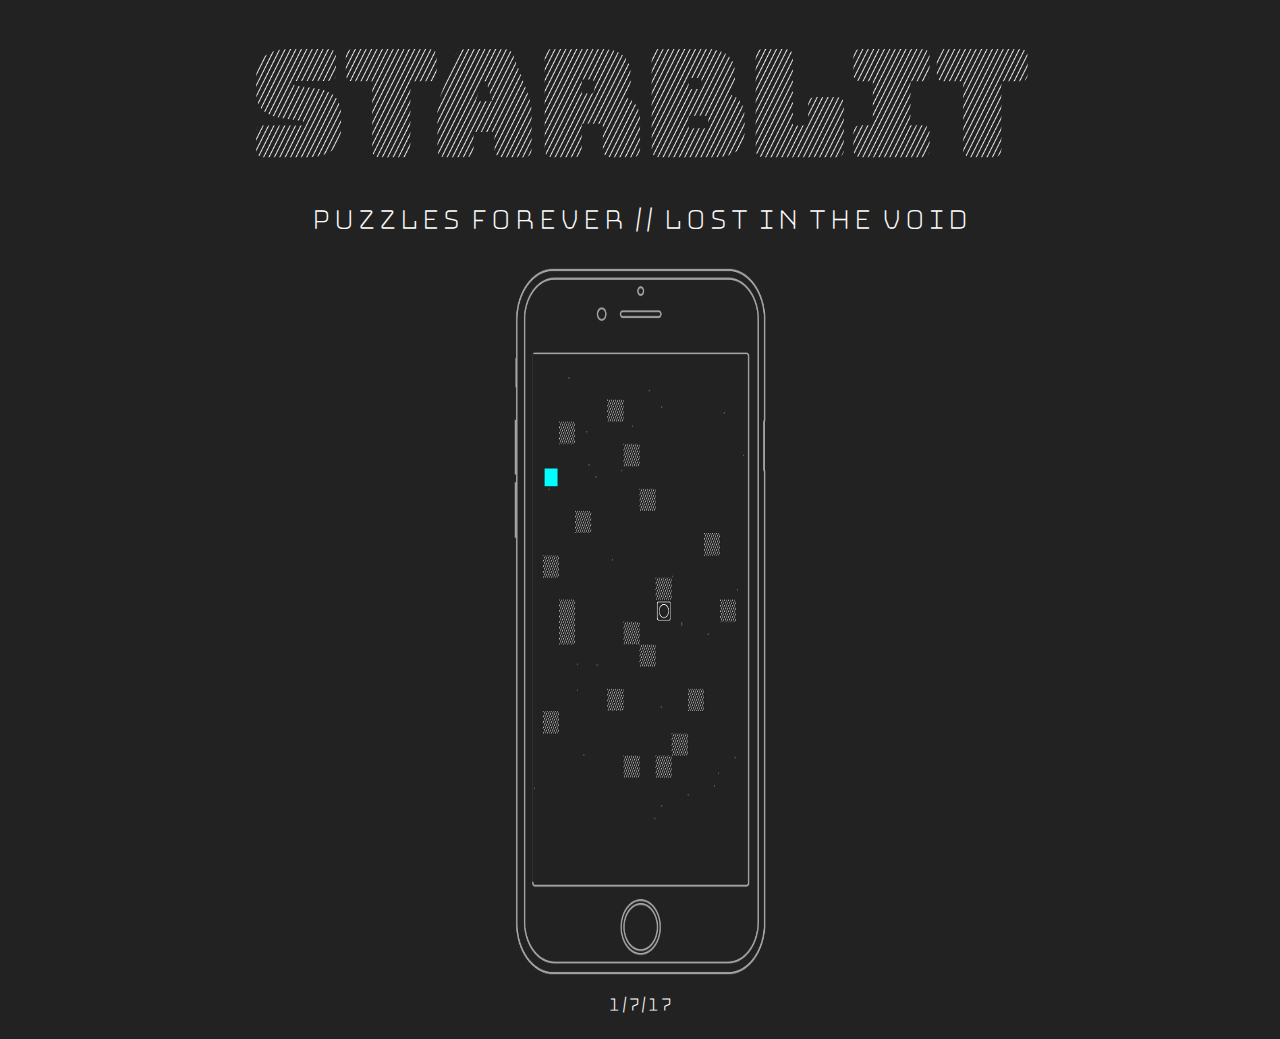
==== index.html @ 6bb77014 "making the site more moblie friendly" ====
<html>

<head>
	<link rel="stylesheet" href="website/styles/main.css">
	<link href="https://fonts.googleapis.com/css?family=Bungee|Bungee+Hairline" rel="stylesheet">
	<meta name="viewport" content="width=device-width, initial-scale=0.5">
</head>

<body>
	<h1>STARBLIT</h1>
	<h2>Puzzles Forever // Lost in the void</h2>
	<p align="center">
		<img src="website/styles/images/phone-shot.png" height="80%" width="20%"></img>
	</p>
	<h3> 1/7/17 </h3>
</body>
</html>
---- website/styles/main.css ----
body {
    background: #222222;
}

h1 {
   color: transparent;  
   font-family: 'Bungee', cursive;
   text-align: center;
   font-size: 9em;
   background: url(images/background-text.png);
   background-size: 0.3em 0.3em;
   -webkit-background-clip: text;
   margin-bottom: 0px
}

h2 {
	color: white;  
	text-align: center;
	font-family: 'Bungee Hairline', cursive;
	font-size: 2em;
	margin-top: 0px
}

h3 {
	color: white;  
	text-align: center;
	font-family: 'Bungee Hairline', cursive;
	font-size: 1.3em;
	margin-top: 0px
}
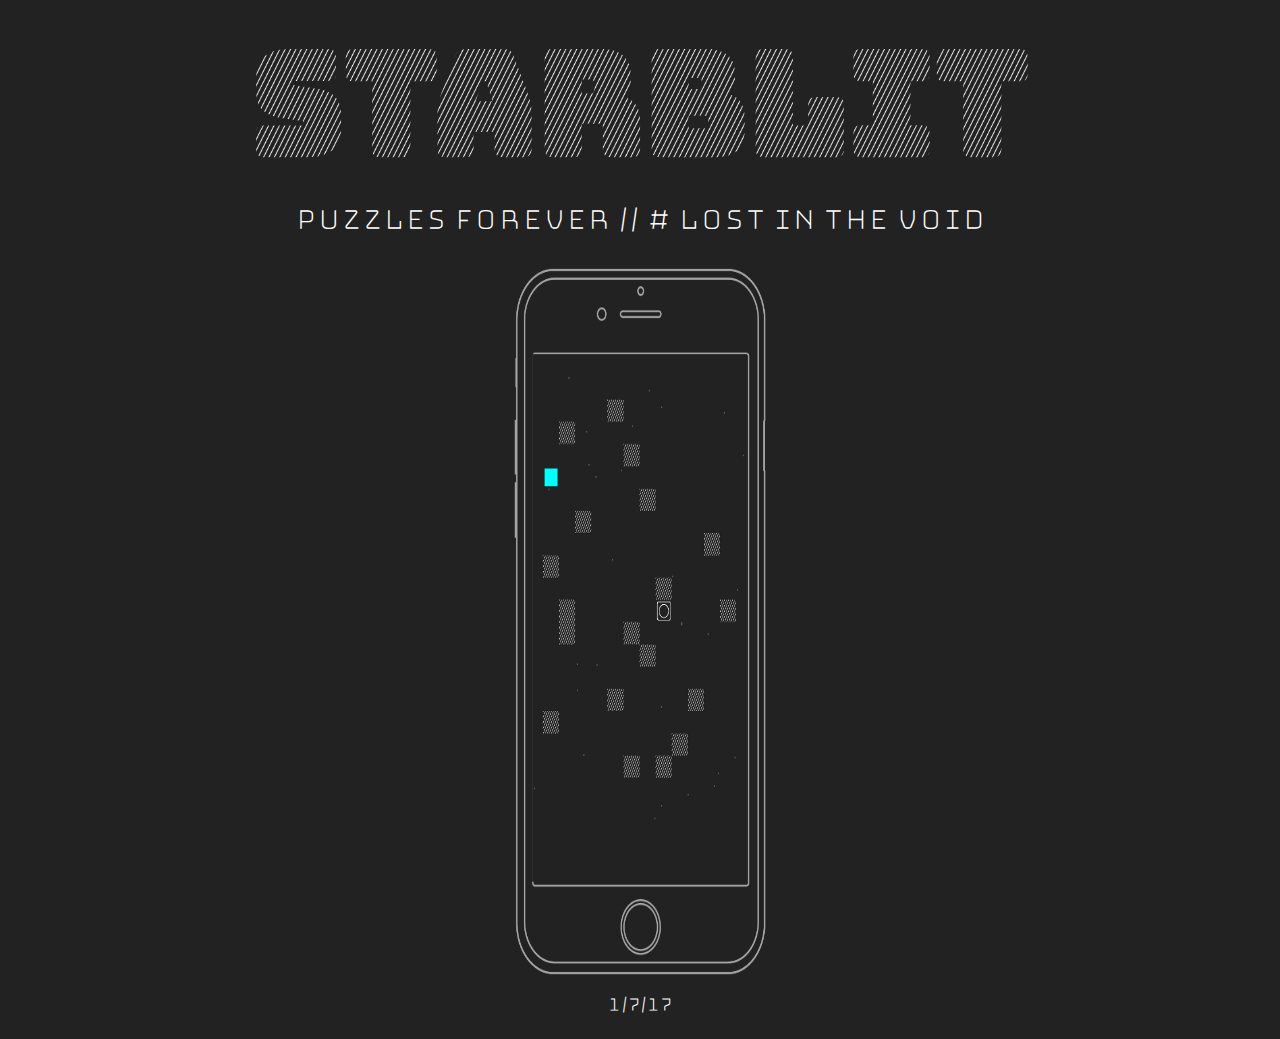
==== commit 23b00d32: "making the site more moblie friendly" ====
--- a/index.html
+++ b/index.html
@@ -3,12 +3,12 @@
 <head>
 	<link rel="stylesheet" href="website/styles/main.css">
 	<link href="https://fonts.googleapis.com/css?family=Bungee|Bungee+Hairline" rel="stylesheet">
-	<meta name="viewport" content="width=device-width, initial-scale=0.5">
+	<meta name="viewport" content="width=device-width, initial-scale=1">
 </head>
 
 <body>
 	<h1>STARBLIT</h1>
-	<h2>Puzzles Forever // Lost in the void</h2>
+	<h2>Puzzles Forever // # Lost in the void</h2>
 	<p align="center">
 		<img src="website/styles/images/phone-shot.png" height="80%" width="20%"></img>
 	</p>
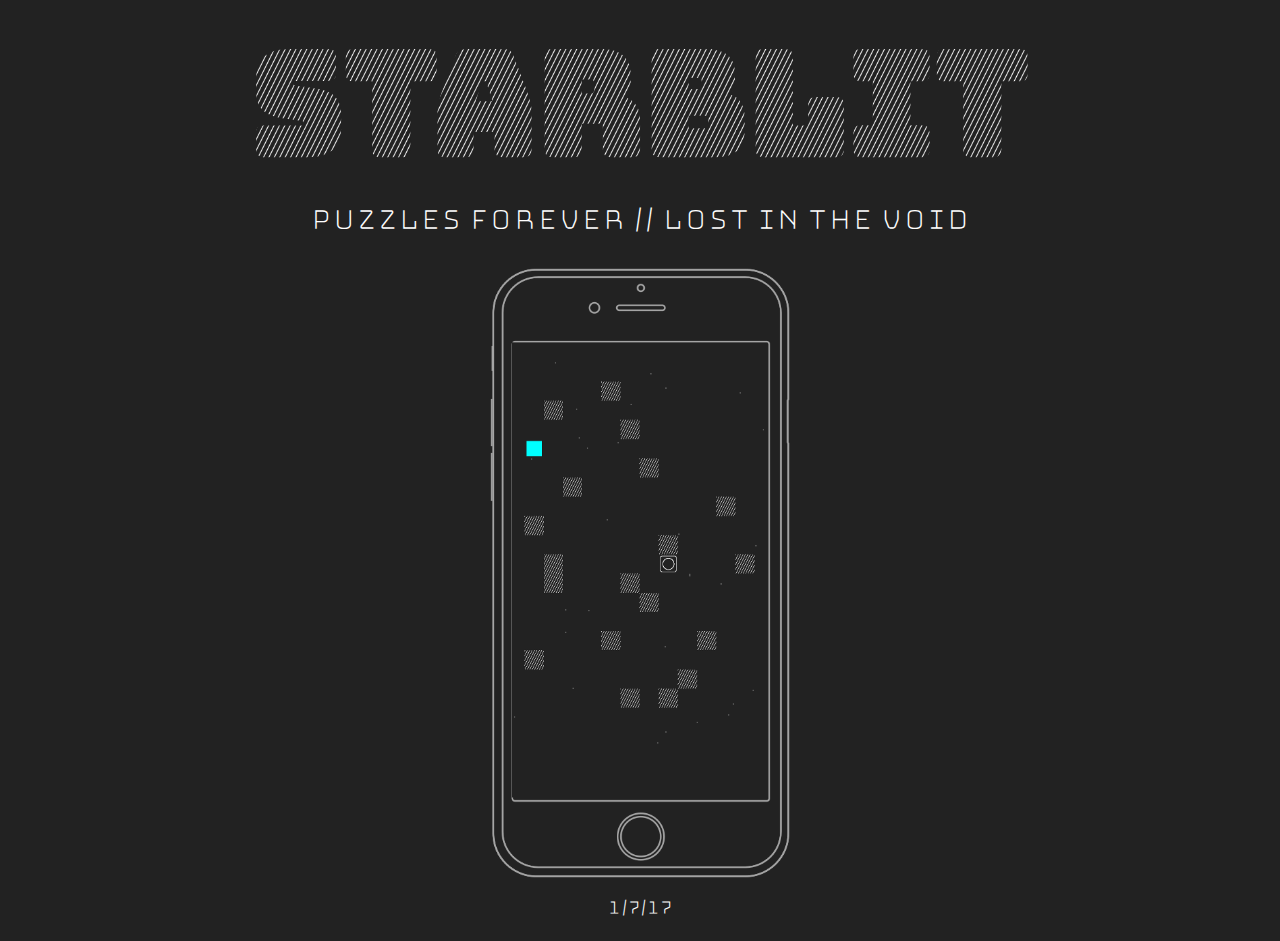
==== commit ee536987: "making the site more moblie friendly" ====
--- a/index.html
+++ b/index.html
@@ -3,14 +3,14 @@
 <head>
 	<link rel="stylesheet" href="website/styles/main.css">
 	<link href="https://fonts.googleapis.com/css?family=Bungee|Bungee+Hairline" rel="stylesheet">
-	<meta name="viewport" content="width=device-width, initial-scale=1">
+	<meta name=viewport content='width=700'>
 </head>
 
 <body>
 	<h1>STARBLIT</h1>
-	<h2>Puzzles Forever // # Lost in the void</h2>
+	<h2>Puzzles Forever // Lost in the void</h2>
 	<p align="center">
-		<img src="website/styles/images/phone-shot.png" height="80%" width="20%"></img>
+		<img src="website/styles/images/phone-shot.png" height="610" width="300"></img>
 	</p>
 	<h3> 1/7/17 </h3>
 </body>
